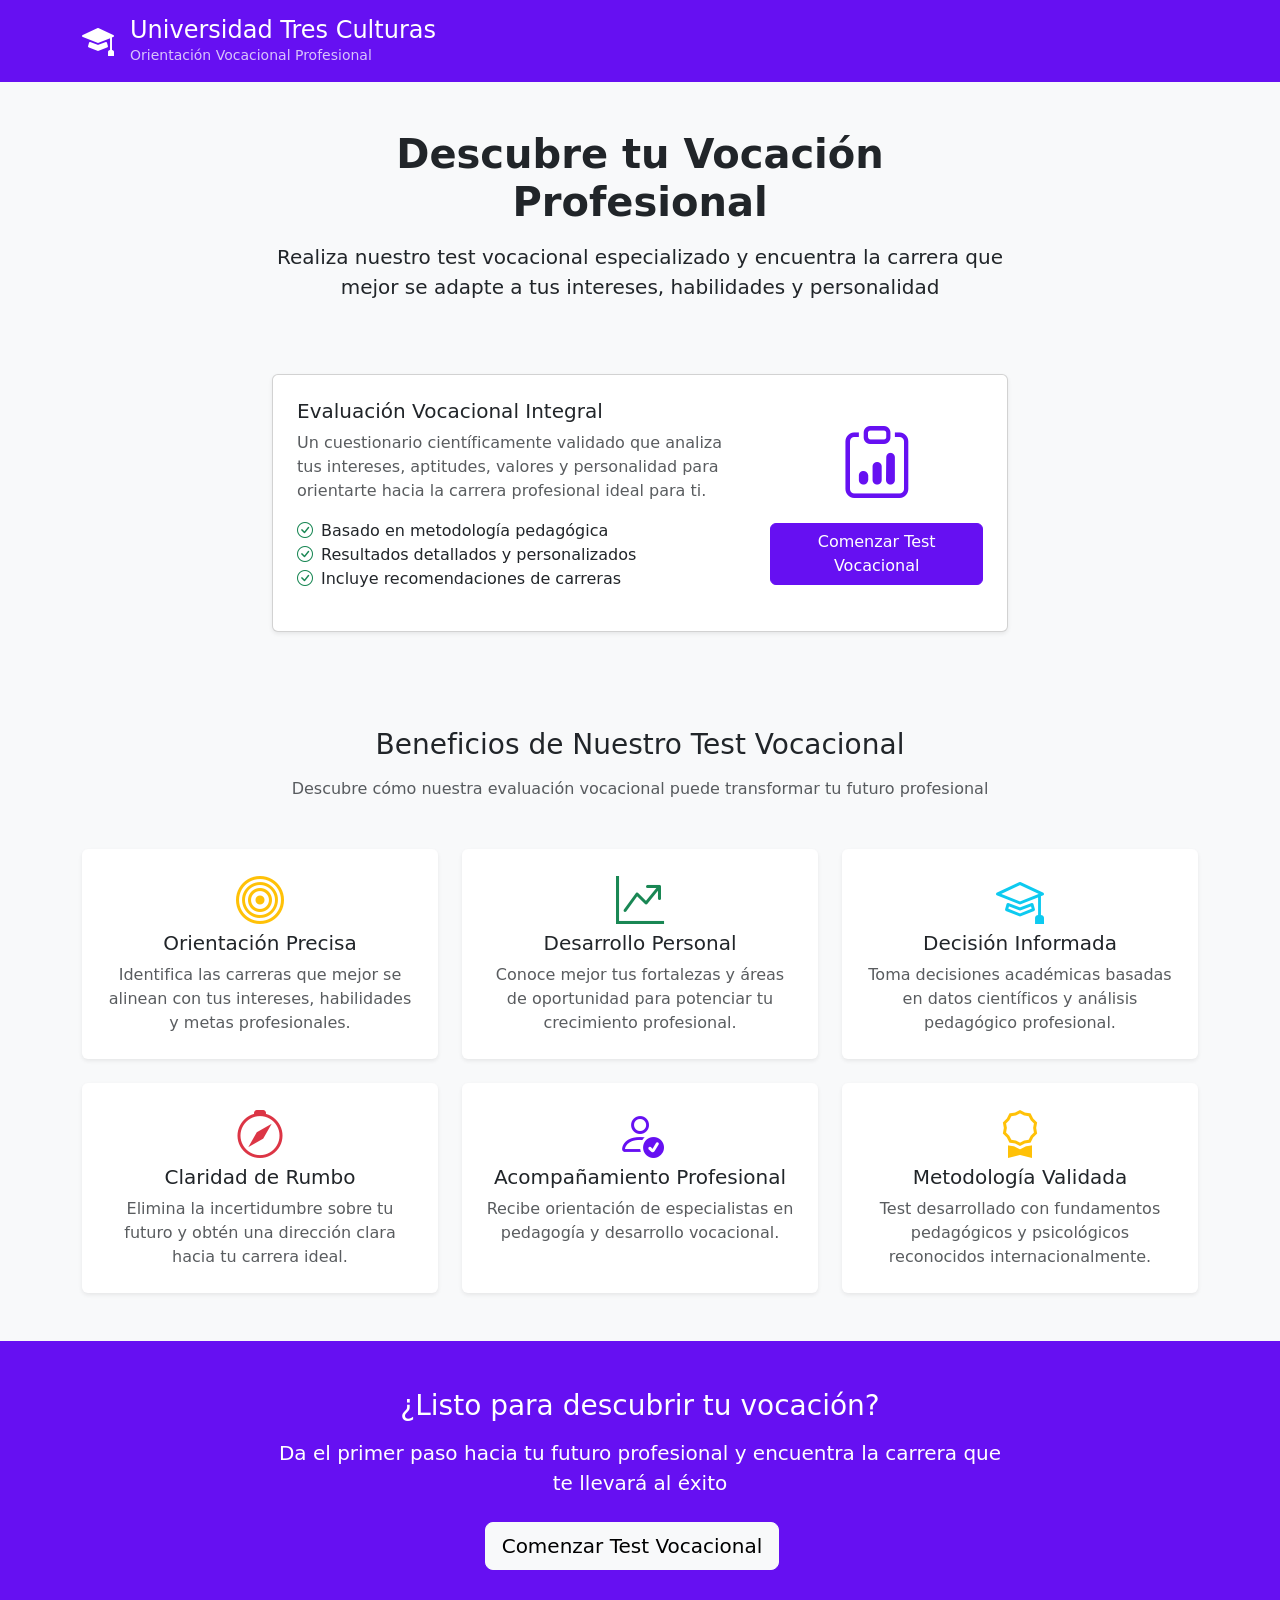
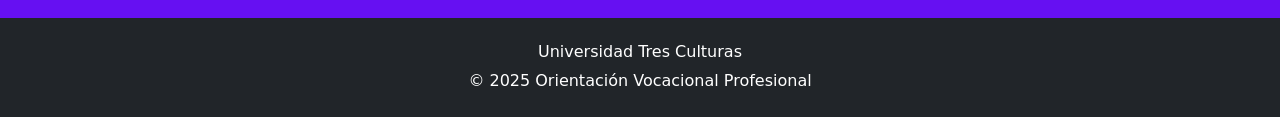
==== index.html @ 9b5e095f "Add initial implementation of the Vocational Test website with HTML, CSS, and JavaScript" ====
<!DOCTYPE html>
<html lang="es">
<head>
    <meta charset="UTF-8">
    <meta name="viewport" content="width=device-width, initial-scale=1.0">
    <title>Test Vocacional - Descubre tu Futuro Profesional</title>
    <!-- Bootstrap CSS -->
    <link href="https://cdn.jsdelivr.net/npm/bootstrap@5.3.0/dist/css/bootstrap.min.css" rel="stylesheet">
    <!-- Bootstrap Icons -->
    <link rel="stylesheet" href="https://cdn.jsdelivr.net/npm/bootstrap-icons@1.10.0/font/bootstrap-icons.css">
    <!-- Custom CSS -->
    <link rel="stylesheet" href="styles.css">
</head>
<body>
    <!-- Header con Logo -->
    <header class="bg-primary text-white py-3">
        <div class="container">
            <div class="row align-items-center">
                <div class="col-sm-8 col-md-6">
                    <div class="d-flex align-items-center">
                        <i class="bi bi-mortarboard-fill fs-2 fs-sm-1 me-2 me-sm-3"></i>
                        <div>
                            <h1 class="h4 h-sm-3 mb-0">Universidad Tres Culturas</h1>
                            <small class="opacity-75 d-none d-sm-block">Orientación Vocacional Profesional</small>
                        </div>
                    </div>
                </div>
            </div>
        </div>
    </header>

    <!-- Hero Section + Test -->
    <section class="bg-light py-4 py-sm-5">
        <div class="container">
            <!-- Hero Content -->
            <div class="text-center mb-5">
                <div class="row justify-content-center">
                    <div class="col-sm-11 col-lg-8">
                        <h2 class="display-6 display-sm-5 fw-bold mb-3">Descubre tu Vocación Profesional</h2>
                        <p class="lead mb-4">Realiza nuestro test vocacional especializado y encuentra la carrera que mejor se adapte a tus intereses, habilidades y personalidad</p>
                    </div>
                </div>
            </div>
            
            <!-- Test Card -->
            <div class="row justify-content-center">
                <div class="col-sm-11 col-lg-8">
                    <div class="card shadow-sm">
                        <div class="card-body p-3 p-sm-4">
                            <div class="row align-items-center">
                                <div class="col-sm-12 col-md-8 mb-3 mb-md-0">
                                    <h5 class="card-title">Evaluación Vocacional Integral</h5>
                                    <p class="card-text text-muted">
                                        Un cuestionario científicamente validado que analiza tus intereses, aptitudes, valores y 
                                        personalidad para orientarte hacia la carrera profesional ideal para ti.
                                    </p>
                                    <ul class="list-unstyled">
                                        <li><i class="bi bi-check-circle text-success me-2"></i>Basado en metodología pedagógica</li>
                                        <li><i class="bi bi-check-circle text-success me-2"></i>Resultados detallados y personalizados</li>
                                        <li><i class="bi bi-check-circle text-success me-2"></i>Incluye recomendaciones de carreras</li>
                                    </ul>
                                </div>
                                <div class="col-sm-12 col-md-4 text-center">
                                    <i class="bi bi-clipboard-data display-2 display-sm-1 text-primary mb-3"></i>
                                    <a href="test.html" class="btn btn-primary mt-3 w-100">Comenzar Test Vocacional</a>
                                </div>
                            </div>
                        </div>
                    </div>
                </div>
            </div>
        </div>
    </section>

    <!-- Sección de Beneficios -->
    <section class="bg-light py-4 py-sm-5">
        <div class="container">
            <div class="text-center mb-4 mb-sm-5">
                <h3 class="h3 h-sm-2 mb-3">Beneficios de Nuestro Test Vocacional</h3>
                <p class="text-muted">Descubre cómo nuestra evaluación vocacional puede transformar tu futuro profesional</p>
            </div>
            
            <div class="row g-3 g-sm-4">
                <!-- Beneficio 1 -->
                <div class="col-sm-6 col-lg-4">
                    <div class="card h-100 border-0 shadow-sm">
                        <div class="card-body text-center p-3 p-sm-4">
                            <i class="bi bi-bullseye display-5 display-sm-4 text-warning mb-3"></i>
                            <h5 class="card-title">Orientación Precisa</h5>
                            <p class="card-text text-muted">
                                Identifica las carreras que mejor se alinean con tus intereses, habilidades y metas profesionales.
                            </p>
                        </div>
                    </div>
                </div>
                
                <!-- Beneficio 2 -->
                <div class="col-sm-6 col-lg-4">
                    <div class="card h-100 border-0 shadow-sm">
                        <div class="card-body text-center p-3 p-sm-4">
                            <i class="bi bi-graph-up-arrow display-5 display-sm-4 text-success mb-3"></i>
                            <h5 class="card-title">Desarrollo Personal</h5>
                            <p class="card-text text-muted">
                                Conoce mejor tus fortalezas y áreas de oportunidad para potenciar tu crecimiento profesional.
                            </p>
                        </div>
                    </div>
                </div>
                
                <!-- Beneficio 3 -->
                <div class="col-sm-6 col-lg-4">
                    <div class="card h-100 border-0 shadow-sm">
                        <div class="card-body text-center p-3 p-sm-4">
                            <i class="bi bi-mortarboard display-5 display-sm-4 text-info mb-3"></i>
                            <h5 class="card-title">Decisión Informada</h5>
                            <p class="card-text text-muted">
                                Toma decisiones académicas basadas en datos científicos y análisis pedagógico profesional.
                            </p>
                        </div>
                    </div>
                </div>
                
                <!-- Beneficio 4 -->
                <div class="col-sm-6 col-lg-4">
                    <div class="card h-100 border-0 shadow-sm">
                        <div class="card-body text-center p-3 p-sm-4">
                            <i class="bi bi-compass display-5 display-sm-4 text-danger mb-3"></i>
                            <h5 class="card-title">Claridad de Rumbo</h5>
                            <p class="card-text text-muted">
                                Elimina la incertidumbre sobre tu futuro y obtén una dirección clara hacia tu carrera ideal.
                            </p>
                        </div>
                    </div>
                </div>
                
                <!-- Beneficio 5 -->
                <div class="col-sm-6 col-lg-4">
                    <div class="card h-100 border-0 shadow-sm">
                        <div class="card-body text-center p-3 p-sm-4">
                            <i class="bi bi-person-check display-5 display-sm-4 text-primary mb-3"></i>
                            <h5 class="card-title">Acompañamiento Profesional</h5>
                            <p class="card-text text-muted">
                                Recibe orientación de especialistas en pedagogía y desarrollo vocacional.
                            </p>
                        </div>
                    </div>
                </div>
                
                <!-- Beneficio 6 -->
                <div class="col-sm-6 col-lg-4">
                    <div class="card h-100 border-0 shadow-sm">
                        <div class="card-body text-center p-3 p-sm-4">
                            <i class="bi bi-award display-5 display-sm-4 text-warning mb-3"></i>
                            <h5 class="card-title">Metodología Validada</h5>
                            <p class="card-text text-muted">
                                Test desarrollado con fundamentos pedagógicos y psicológicos reconocidos internacionalmente.
                            </p>
                        </div>
                    </div>
                </div>
            </div>
        </div>
    </section>

    <!-- Call to Action -->
    <section class="bg-primary text-white py-4 py-sm-5">
        <div class="container text-center">
            <div class="row justify-content-center">
                <div class="col-sm-11 col-lg-8">
                    <h3 class="h3 h-sm-2 mb-3">¿Listo para descubrir tu vocación?</h3>
                    <p class="lead mb-4">Da el primer paso hacia tu futuro profesional y encuentra la carrera que te llevará al éxito</p>
                    <div class="d-grid d-sm-block">
                        <a href="test.html" class="btn btn-light btn-lg mb-2 mb-sm-0 me-sm-3">Comenzar Test Vocacional</a>
                        <!-- <button class="btn btn-outline-light btn-lg">Conocer Metodología</button> -->
                    </div>
                </div>
            </div>
        </div>
    </section>

    <!-- Footer -->
    <footer class="bg-dark text-white py-4">
        <div class="container">
            <div class="row align-items-center">
                <div class="col-12 text-center">
                    <h6>Universidad Tres Culturas</h6>
                    <p class="mb-0">© 2025 Orientación Vocacional Profesional</p>
                </div>
            </div>
        </div>
    </footer>

    <!-- Bootstrap JavaScript -->
    <script src="https://cdn.jsdelivr.net/npm/bootstrap@5.3.0/dist/js/bootstrap.bundle.min.js"></script>
</body>
</html>
---- styles.css ----
/* Custom CSS for Universidad Tres Culturas Website */

:root {
    --bs-primary: #6610f2;
    --bs-primary-rgb: 102, 16, 242;
}

.btn-primary {
    background-color: #6610f2;
    border-color: #6610f2;
}

.btn-primary:hover {
    background-color: #5a0ed6;
    border-color: #5409c4;
}

.btn-primary:focus, .btn-primary.focus {
    background-color: #5a0ed6;
    border-color: #5409c4;
    box-shadow: 0 0 0 0.2rem rgba(102, 16, 242, 0.5);
}

.btn-outline-primary {
    color: #6610f2;
    border-color: #6610f2;
}

.btn-outline-primary:hover {
    background-color: #6610f2;
    border-color: #6610f2;
    color: #fff;
}

.bg-primary {
    background-color: #6610f2 !important;
}

.text-primary {
    color: #6610f2 !important;
}

.border-primary {
    border-color: #6610f2 !important;
}

.progress-bar {
    background-color: #6610f2;
}

.badge.bg-primary {
    background-color: #6610f2 !important;
}

.alert-primary {
    color: #3f0a7a;
    background-color: #e7d6fd;
    border-color: #d3b8fb;
}
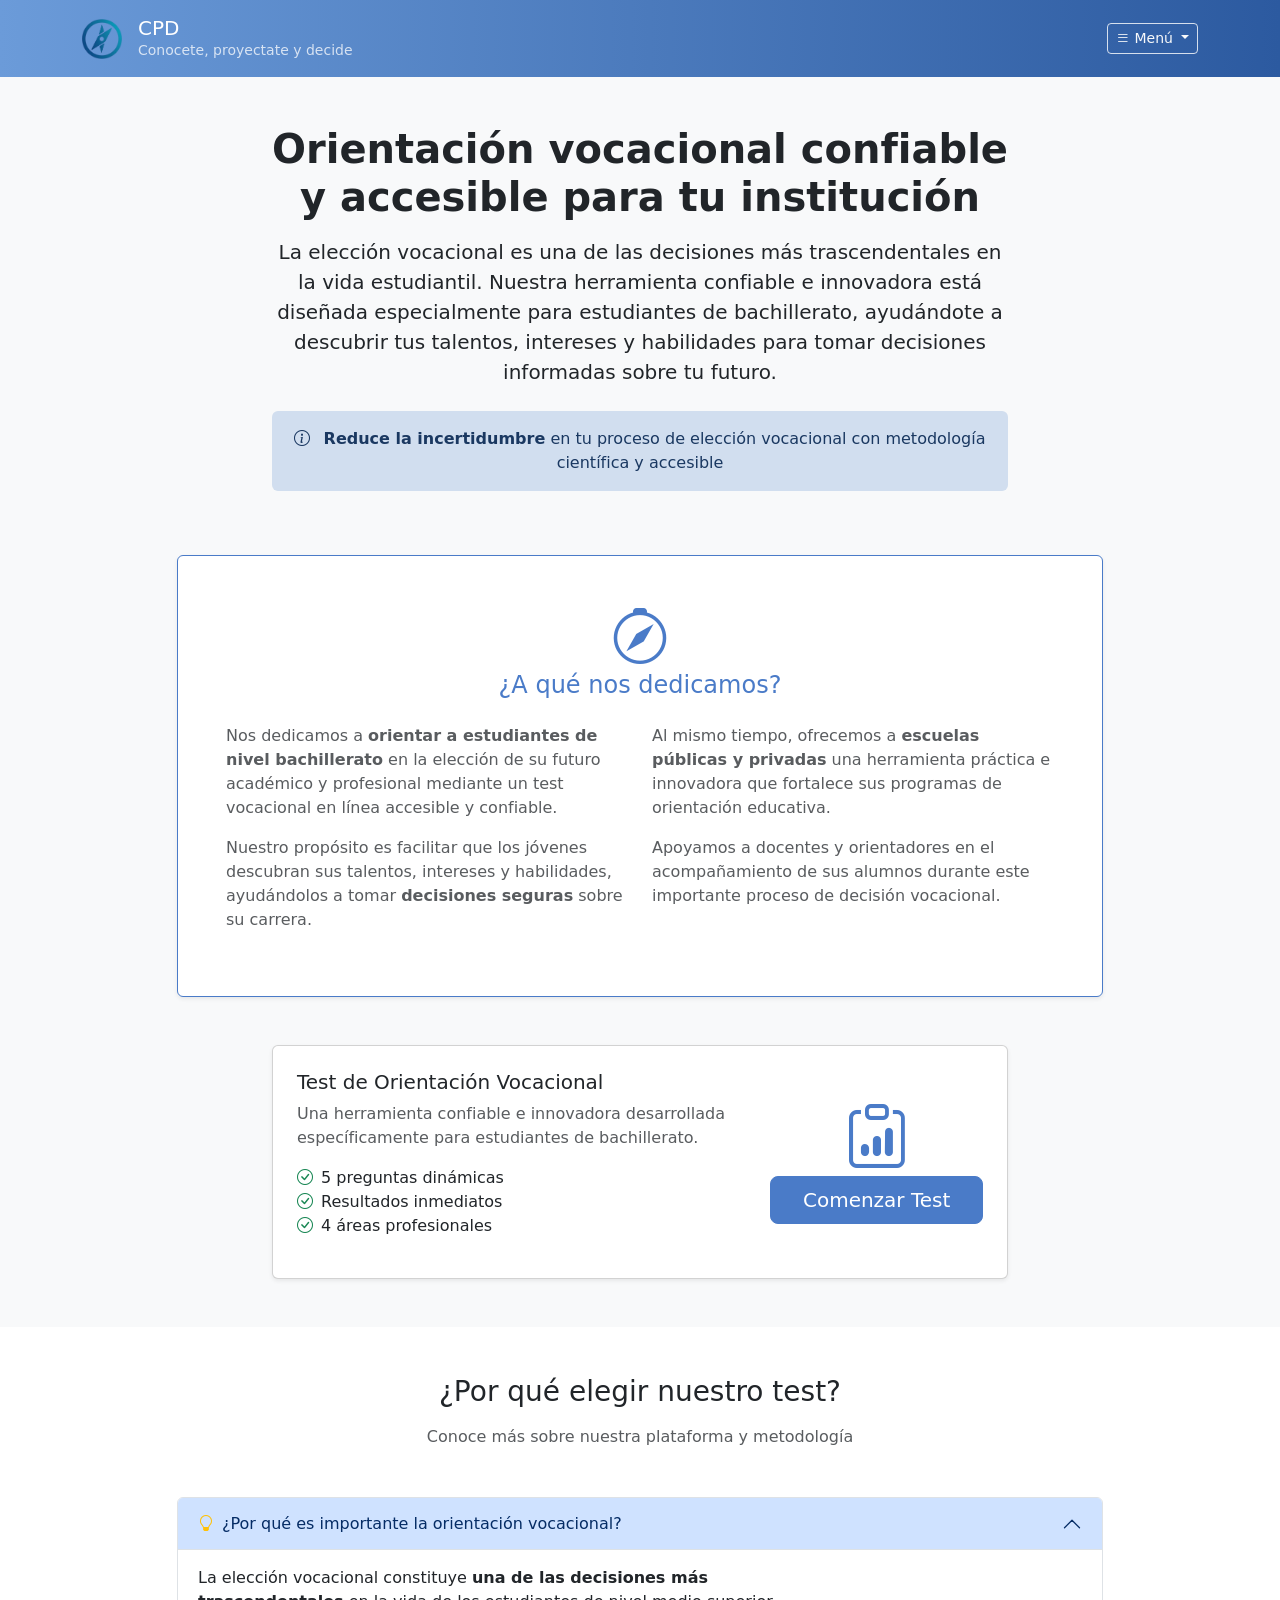
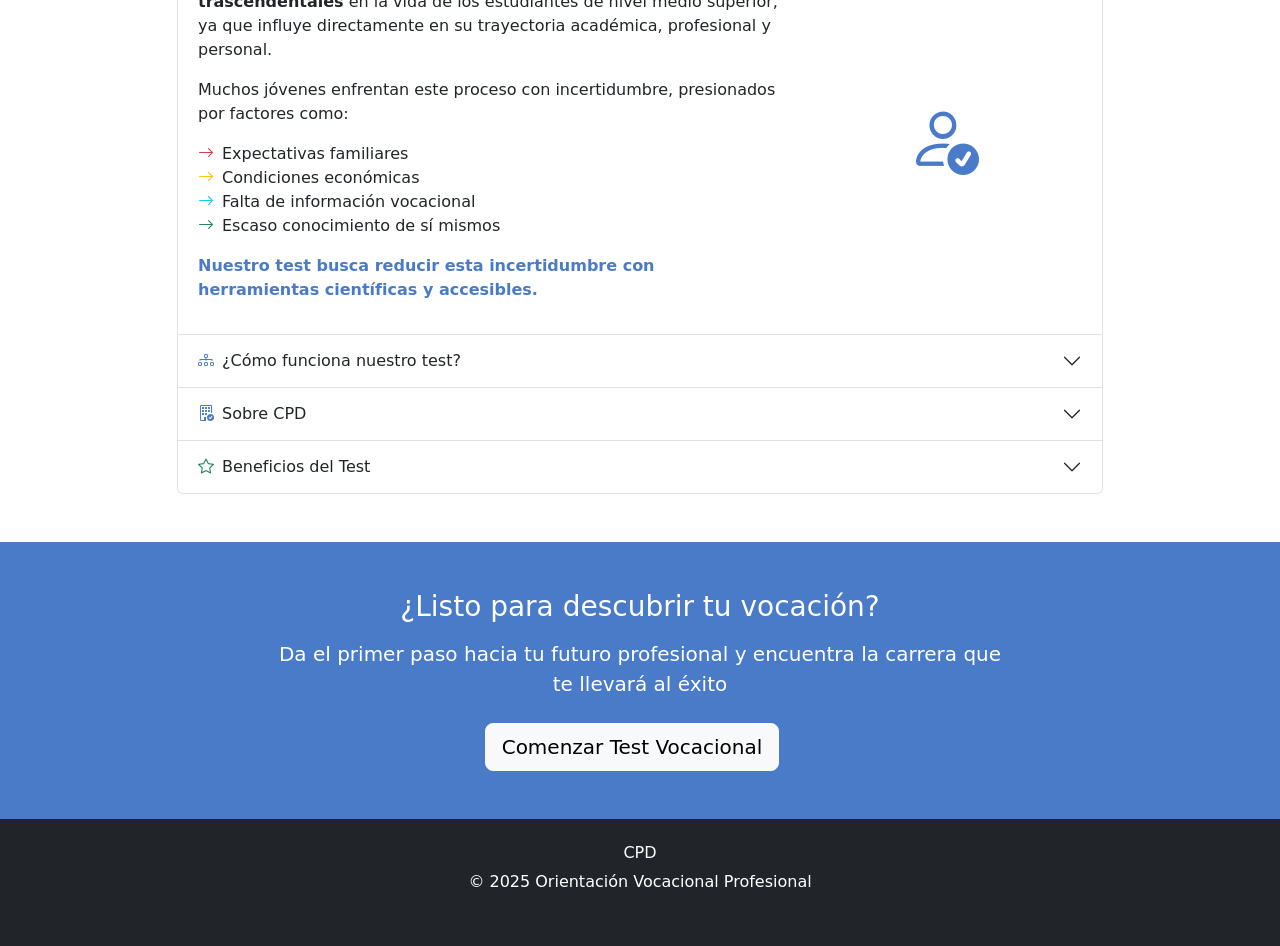
==== commit f7d140c9: "Refactor code structure for improved readability and maintainability" ====
--- a/index.html
+++ b/index.html
@@ -5,9 +5,9 @@
     <meta name="viewport" content="width=device-width, initial-scale=1.0">
     <title>Test Vocacional - Descubre tu Futuro Profesional</title>
     <!-- Bootstrap CSS -->
-    <link href="https://cdn.jsdelivr.net/npm/bootstrap@5.3.0/dist/css/bootstrap.min.css" rel="stylesheet">
+    <link href="https://cdn.jsdelivr.net/npm/bootstrap@5.3.2/dist/css/bootstrap.min.css" rel="stylesheet" integrity="sha384-T3c6CoIi6uLrA9TneNEoa7RxnatzjcDSCmG1MXxSR1GAsXEV/Dwwykc2MPK8M2HN" crossorigin="anonymous">
     <!-- Bootstrap Icons -->
-    <link rel="stylesheet" href="https://cdn.jsdelivr.net/npm/bootstrap-icons@1.10.0/font/bootstrap-icons.css">
+    <link rel="stylesheet" href="https://cdn.jsdelivr.net/npm/bootstrap-icons@1.11.1/font/bootstrap-icons.css">
     <!-- Custom CSS -->
     <link rel="stylesheet" href="styles.css">
 </head>
@@ -16,13 +16,27 @@
     <header class="bg-primary text-white py-3">
         <div class="container">
             <div class="row align-items-center">
-                <div class="col-sm-8 col-md-6">
+                <div class="col-8 col-sm-8 col-md-6">
                     <div class="d-flex align-items-center">
-                        <i class="bi bi-mortarboard-fill fs-2 fs-sm-1 me-2 me-sm-3"></i>
+                        <img src="logo.png" alt="CPD Logo" class="me-2 me-sm-3" style="height: 40px; width: auto;">
                         <div>
-                            <h1 class="h4 h-sm-3 mb-0">Universidad Tres Culturas</h1>
-                            <small class="opacity-75 d-none d-sm-block">Orientación Vocacional Profesional</small>
-                        </div>
+                            <h1 class="h5 h-sm-4 h-md-3 mb-0">CPD</h1>
+                            <small class="opacity-75 d-none d-sm-block">Conocete, proyectate y decide</small>
+                        </div>
+                    </div>
+                </div>
+                <div class="col-4 col-sm-4 col-md-6 text-end">
+                    <div class="dropdown">
+                        <button class="btn btn-outline-light btn-sm dropdown-toggle" type="button" id="navDropdown" data-bs-toggle="dropdown" aria-expanded="false">
+                            <i class="bi bi-list"></i> <span class="d-none d-sm-inline">Menú</span>
+                        </button>
+                        <ul class="dropdown-menu" aria-labelledby="navDropdown">
+                            <li><a class="dropdown-item" href="#inicio">Inicio</a></li>
+                            <li><a class="dropdown-item" href="acerca.html">Acerca de Nosotros</a></li>
+                            <li><a class="dropdown-item" href="beneficios.html">Beneficios</a></li>
+                            <li><hr class="dropdown-divider"></li>
+                            <li><a class="dropdown-item" href="test.html"><i class="bi bi-clipboard-data me-2"></i>Tomar Test</a></li>
+                        </ul>
                     </div>
                 </div>
             </div>
@@ -30,39 +44,78 @@
     </header>
 
     <!-- Hero Section + Test -->
-    <section class="bg-light py-4 py-sm-5">
+    <section id="inicio" class="bg-light py-4 py-sm-5">
         <div class="container">
             <!-- Hero Content -->
-            <div class="text-center mb-5">
+            <div class="text-center mb-4 mb-sm-5">
                 <div class="row justify-content-center">
-                    <div class="col-sm-11 col-lg-8">
-                        <h2 class="display-6 display-sm-5 fw-bold mb-3">Descubre tu Vocación Profesional</h2>
-                        <p class="lead mb-4">Realiza nuestro test vocacional especializado y encuentra la carrera que mejor se adapte a tus intereses, habilidades y personalidad</p>
+                    <div class="col-11 col-sm-11 col-lg-8">
+                        <h2 class="display-6 display-sm-5 fw-bold mb-3">Orientación vocacional confiable y accesible para tu institución</h2>
+                        <p class="lead mb-4">
+                            La elección vocacional es una de las <strong>decisiones más trascendentales</strong> en la vida estudiantil. 
+                            Nuestra herramienta confiable e innovadora está diseñada especialmente para estudiantes de bachillerato, 
+                            ayudándote a descubrir tus talentos, intereses y habilidades para tomar decisiones informadas sobre tu futuro.
+                        </p>
+                        <div class="alert alert-primary border-0" role="alert">
+                            <i class="bi bi-info-circle me-2"></i>
+                            <strong>Reduce la incertidumbre</strong> en tu proceso de elección vocacional con metodología científica y accesible
+                        </div>
+                    </div>
+                </div>
+            </div>
+            
+            <!-- A qué nos dedicamos -->
+            <div class="row justify-content-center mb-4 mb-sm-5">
+                <div class="col-11 col-sm-10 col-lg-10">
+                    <div class="card border-primary shadow-sm">
+                        <div class="card-body p-3 p-sm-4 p-md-5">
+                            <div class="text-center mb-3 mb-sm-4">
+                                <i class="bi bi-compass display-4 display-sm-3 text-primary mb-3"></i>
+                                <h4 class="card-title text-primary">¿A qué nos dedicamos?</h4>
+                            </div>
+                            <div class="row">
+                                <div class="col-12 col-md-6 mb-3 mb-md-0">
+                                    <p class="text-muted">
+                                        Nos dedicamos a <strong>orientar a estudiantes de nivel bachillerato</strong> en la elección de su futuro académico y profesional mediante un test vocacional en línea accesible y confiable.
+                                    </p>
+                                    <p class="text-muted">
+                                        Nuestro propósito es facilitar que los jóvenes descubran sus talentos, intereses y habilidades, ayudándolos a tomar <strong>decisiones seguras</strong> sobre su carrera.
+                                    </p>
+                                </div>
+                                <div class="col-12 col-md-6">
+                                    <p class="text-muted">
+                                        Al mismo tiempo, ofrecemos a <strong>escuelas públicas y privadas</strong> una herramienta práctica e innovadora que fortalece sus programas de orientación educativa.
+                                    </p>
+                                    <p class="text-muted">
+                                        Apoyamos a docentes y orientadores en el acompañamiento de sus alumnos durante este importante proceso de decisión vocacional.
+                                    </p>
+                                </div>
+                            </div>
+                        </div>
                     </div>
                 </div>
             </div>
             
             <!-- Test Card -->
             <div class="row justify-content-center">
-                <div class="col-sm-11 col-lg-8">
+                <div class="col-11 col-sm-11 col-lg-8">
                     <div class="card shadow-sm">
                         <div class="card-body p-3 p-sm-4">
                             <div class="row align-items-center">
-                                <div class="col-sm-12 col-md-8 mb-3 mb-md-0">
-                                    <h5 class="card-title">Evaluación Vocacional Integral</h5>
+                                <div class="col-12 col-md-8 mb-3 mb-md-0">
+                                    <h5 class="card-title">Test de Orientación Vocacional</h5>
                                     <p class="card-text text-muted">
-                                        Un cuestionario científicamente validado que analiza tus intereses, aptitudes, valores y 
-                                        personalidad para orientarte hacia la carrera profesional ideal para ti.
+                                        Una herramienta confiable e innovadora desarrollada específicamente para estudiantes de bachillerato. 
                                     </p>
                                     <ul class="list-unstyled">
-                                        <li><i class="bi bi-check-circle text-success me-2"></i>Basado en metodología pedagógica</li>
-                                        <li><i class="bi bi-check-circle text-success me-2"></i>Resultados detallados y personalizados</li>
-                                        <li><i class="bi bi-check-circle text-success me-2"></i>Incluye recomendaciones de carreras</li>
+                                        <li><i class="bi bi-check-circle text-success me-2"></i>5 preguntas dinámicas</li>
+                                        <li><i class="bi bi-check-circle text-success me-2"></i>Resultados inmediatos</li>
+                                        <li><i class="bi bi-check-circle text-success me-2"></i>4 áreas profesionales</li>
                                     </ul>
                                 </div>
-                                <div class="col-sm-12 col-md-4 text-center">
-                                    <i class="bi bi-clipboard-data display-2 display-sm-1 text-primary mb-3"></i>
-                                    <a href="test.html" class="btn btn-primary mt-3 w-100">Comenzar Test Vocacional</a>
+                                <div class="col-12 col-md-4 text-center">
+                                    <i class="bi bi-clipboard-data display-3 display-sm-2 display-md-1 text-primary mb-3"></i>
+                                    <a href="test.html" class="btn btn-primary btn-lg w-100">Comenzar Test</a>
                                 </div>
                             </div>
                         </div>
@@ -72,89 +125,139 @@
         </div>
     </section>
 
-    <!-- Sección de Beneficios -->
-    <section class="bg-light py-4 py-sm-5">
+    <!-- Información en Acordeón -->
+    <section class="py-4 py-sm-5">
         <div class="container">
             <div class="text-center mb-4 mb-sm-5">
-                <h3 class="h3 h-sm-2 mb-3">Beneficios de Nuestro Test Vocacional</h3>
-                <p class="text-muted">Descubre cómo nuestra evaluación vocacional puede transformar tu futuro profesional</p>
+                <h3 class="h3 h-sm-2 mb-3">¿Por qué elegir nuestro test?</h3>
+                <p class="text-muted">Conoce más sobre nuestra plataforma y metodología</p>
             </div>
             
-            <div class="row g-3 g-sm-4">
-                <!-- Beneficio 1 -->
-                <div class="col-sm-6 col-lg-4">
-                    <div class="card h-100 border-0 shadow-sm">
-                        <div class="card-body text-center p-3 p-sm-4">
-                            <i class="bi bi-bullseye display-5 display-sm-4 text-warning mb-3"></i>
-                            <h5 class="card-title">Orientación Precisa</h5>
-                            <p class="card-text text-muted">
-                                Identifica las carreras que mejor se alinean con tus intereses, habilidades y metas profesionales.
-                            </p>
-                        </div>
-                    </div>
-                </div>
-                
-                <!-- Beneficio 2 -->
-                <div class="col-sm-6 col-lg-4">
-                    <div class="card h-100 border-0 shadow-sm">
-                        <div class="card-body text-center p-3 p-sm-4">
-                            <i class="bi bi-graph-up-arrow display-5 display-sm-4 text-success mb-3"></i>
-                            <h5 class="card-title">Desarrollo Personal</h5>
-                            <p class="card-text text-muted">
-                                Conoce mejor tus fortalezas y áreas de oportunidad para potenciar tu crecimiento profesional.
-                            </p>
-                        </div>
-                    </div>
-                </div>
-                
-                <!-- Beneficio 3 -->
-                <div class="col-sm-6 col-lg-4">
-                    <div class="card h-100 border-0 shadow-sm">
-                        <div class="card-body text-center p-3 p-sm-4">
-                            <i class="bi bi-mortarboard display-5 display-sm-4 text-info mb-3"></i>
-                            <h5 class="card-title">Decisión Informada</h5>
-                            <p class="card-text text-muted">
-                                Toma decisiones académicas basadas en datos científicos y análisis pedagógico profesional.
-                            </p>
-                        </div>
-                    </div>
-                </div>
-                
-                <!-- Beneficio 4 -->
-                <div class="col-sm-6 col-lg-4">
-                    <div class="card h-100 border-0 shadow-sm">
-                        <div class="card-body text-center p-3 p-sm-4">
-                            <i class="bi bi-compass display-5 display-sm-4 text-danger mb-3"></i>
-                            <h5 class="card-title">Claridad de Rumbo</h5>
-                            <p class="card-text text-muted">
-                                Elimina la incertidumbre sobre tu futuro y obtén una dirección clara hacia tu carrera ideal.
-                            </p>
-                        </div>
-                    </div>
-                </div>
-                
-                <!-- Beneficio 5 -->
-                <div class="col-sm-6 col-lg-4">
-                    <div class="card h-100 border-0 shadow-sm">
-                        <div class="card-body text-center p-3 p-sm-4">
-                            <i class="bi bi-person-check display-5 display-sm-4 text-primary mb-3"></i>
-                            <h5 class="card-title">Acompañamiento Profesional</h5>
-                            <p class="card-text text-muted">
-                                Recibe orientación de especialistas en pedagogía y desarrollo vocacional.
-                            </p>
-                        </div>
-                    </div>
-                </div>
-                
-                <!-- Beneficio 6 -->
-                <div class="col-sm-6 col-lg-4">
-                    <div class="card h-100 border-0 shadow-sm">
-                        <div class="card-body text-center p-3 p-sm-4">
-                            <i class="bi bi-award display-5 display-sm-4 text-warning mb-3"></i>
-                            <h5 class="card-title">Metodología Validada</h5>
-                            <p class="card-text text-muted">
-                                Test desarrollado con fundamentos pedagógicos y psicológicos reconocidos internacionalmente.
-                            </p>
+            <div class="row justify-content-center">
+                <div class="col-lg-10">
+                    <div class="accordion" id="infoAccordion">
+                        <div class="accordion-item">
+                            <h2 class="accordion-header" id="headingOne">
+                                <button class="accordion-button" type="button" data-bs-toggle="collapse" data-bs-target="#collapseOne" aria-expanded="true" aria-controls="collapseOne">
+                                    <i class="bi bi-lightbulb me-2 text-warning"></i>
+                                    ¿Por qué es importante la orientación vocacional?
+                                </button>
+                            </h2>
+                            <div id="collapseOne" class="accordion-collapse collapse show" aria-labelledby="headingOne" data-bs-parent="#infoAccordion">
+                                <div class="accordion-body">
+                                    <div class="row align-items-center">
+                                        <div class="col-md-8">
+                                            <p>La elección vocacional constituye <strong>una de las decisiones más trascendentales</strong> en la vida de los estudiantes de nivel medio superior, ya que influye directamente en su trayectoria académica, profesional y personal.</p>
+                                            <p class="mb-3">Muchos jóvenes enfrentan este proceso con incertidumbre, presionados por factores como:</p>
+                                            <ul class="list-unstyled">
+                                                <li><i class="bi bi-arrow-right text-danger me-2"></i>Expectativas familiares</li>
+                                                <li><i class="bi bi-arrow-right text-warning me-2"></i>Condiciones económicas</li>
+                                                <li><i class="bi bi-arrow-right text-info me-2"></i>Falta de información vocacional</li>
+                                                <li><i class="bi bi-arrow-right text-success me-2"></i>Escaso conocimiento de sí mismos</li>
+                                            </ul>
+                                            <p class="text-primary"><strong>Nuestro test busca reducir esta incertidumbre con herramientas científicas y accesibles.</strong></p>
+                                        </div>
+                                        <div class="col-md-4 text-center">
+                                            <i class="bi bi-person-check display-2 text-primary"></i>
+                                        </div>
+                                    </div>
+                                </div>
+                            </div>
+                        </div>
+                        
+                        <div class="accordion-item">
+                            <h2 class="accordion-header" id="headingMethodology">
+                                <button class="accordion-button collapsed" type="button" data-bs-toggle="collapse" data-bs-target="#collapseMethodology" aria-expanded="false" aria-controls="collapseMethodology">
+                                    <i class="bi bi-diagram-3 me-2 text-primary"></i>
+                                    ¿Cómo funciona nuestro test?
+                                </button>
+                            </h2>
+                            <div id="collapseMethodology" class="accordion-collapse collapse" aria-labelledby="headingMethodology" data-bs-parent="#infoAccordion">
+                                <div class="accordion-body">
+                                    <div class="row align-items-center">
+                                        <div class="col-md-8">
+                                            <p>Nuestro test evalúa 4 áreas profesionales principales a través de 5 preguntas cuidadosamente diseñadas:</p>
+                                            <ul class="list-unstyled">
+                                                <li><i class="bi bi-arrow-right text-primary me-2"></i><strong>Ciencias y Tecnología:</strong> Matemáticas, ingeniería, investigación</li>
+                                                <li><i class="bi bi-arrow-right text-success me-2"></i><strong>Artes y Humanidades:</strong> Literatura, arte, filosofía</li>
+                                                <li><i class="bi bi-arrow-right text-info me-2"></i><strong>Ciencias Sociales:</strong> Psicología, sociología, educación</li>
+                                                <li><i class="bi bi-arrow-right text-warning me-2"></i><strong>Negocios:</strong> Administración, economía, marketing</li>
+                                            </ul>
+                                        </div>
+                                        <div class="col-md-4 text-center">
+                                            <i class="bi bi-diagram-3 display-2 text-primary"></i>
+                                        </div>
+                                    </div>
+                                </div>
+                            </div>
+                        </div>
+                        
+                        <div class="accordion-item">
+                            <h2 class="accordion-header" id="headingTwo">
+                                <button class="accordion-button collapsed" type="button" data-bs-toggle="collapse" data-bs-target="#collapseTwo" aria-expanded="false" aria-controls="collapseTwo">
+                                    <i class="bi bi-building-check me-2 text-primary"></i>
+                                    Sobre CPD
+                                </button>
+                            </h2>
+                            <div id="collapseTwo" class="accordion-collapse collapse" aria-labelledby="headingTwo" data-bs-parent="#infoAccordion">
+                                <div class="accordion-body">
+                                    <p class="text-muted mb-3">Somos una institución comprometida con la orientación vocacional de calidad.</p>
+                                    <div class="row g-3">
+                                        <div class="col-md-4 text-center">
+                                            <i class="bi bi-bullseye display-4 text-primary mb-2"></i>
+                                            <h6>Misión</h6>
+                                            <small class="text-muted">Brindar herramientas confiables de orientación vocacional</small>
+                                        </div>
+                                        <div class="col-md-4 text-center">
+                                            <i class="bi bi-eye display-4 text-success mb-2"></i>
+                                            <h6>Visión</h6>
+                                            <small class="text-muted">Ser líderes en orientación vocacional digital</small>
+                                        </div>
+                                        <div class="col-md-4 text-center">
+                                            <i class="bi bi-trophy display-4 text-warning mb-2"></i>
+                                            <h6>Objetivo</h6>
+                                            <small class="text-muted">Plataforma accesible e innovadora</small>
+                                        </div>
+                                    </div>
+                                    <div class="text-center mt-3">
+                                        <a href="acerca.html" class="btn btn-outline-primary">Conocer más</a>
+                                    </div>
+                                </div>
+                            </div>
+                        </div>
+                        
+                        <div class="accordion-item">
+                            <h2 class="accordion-header" id="headingThree">
+                                <button class="accordion-button collapsed" type="button" data-bs-toggle="collapse" data-bs-target="#collapseThree" aria-expanded="false" aria-controls="collapseThree">
+                                    <i class="bi bi-star me-2 text-success"></i>
+                                    Beneficios del Test
+                                </button>
+                            </h2>
+                            <div id="collapseThree" class="accordion-collapse collapse" aria-labelledby="headingThree" data-bs-parent="#infoAccordion">
+                                <div class="accordion-body">
+                                    <div class="row">
+                                        <div class="col-md-6">
+                                            <h6 class="text-primary"><i class="bi bi-people me-2"></i>Para Estudiantes</h6>
+                                            <ul class="list-unstyled">
+                                                <li><i class="bi bi-check-circle text-success me-2"></i>Autoconocimiento profundo</li>
+                                                <li><i class="bi bi-check-circle text-success me-2"></i>Decisiones más seguras</li>
+                                                <li><i class="bi bi-check-circle text-success me-2"></i>Resultados inmediatos</li>
+                                            </ul>
+                                        </div>
+                                        <div class="col-md-6">
+                                            <h6 class="text-success"><i class="bi bi-building me-2"></i>Para Escuelas</h6>
+                                            <ul class="list-unstyled">
+                                                <li><i class="bi bi-check-circle text-primary me-2"></i>Herramienta de apoyo</li>
+                                                <li><i class="bi bi-check-circle text-primary me-2"></i>Implementación sencilla</li>
+                                                <li><i class="bi bi-check-circle text-primary me-2"></i>Refuerzo educativo</li>
+                                            </ul>
+                                        </div>
+                                    </div>
+                                    <div class="text-center mt-3">
+                                        <a href="beneficios.html" class="btn btn-outline-success">Ver todos los beneficios</a>
+                                    </div>
+                                </div>
+                            </div>
                         </div>
                     </div>
                 </div>
@@ -183,14 +286,15 @@
         <div class="container">
             <div class="row align-items-center">
                 <div class="col-12 text-center">
-                    <h6>Universidad Tres Culturas</h6>
-                    <p class="mb-0">© 2025 Orientación Vocacional Profesional</p>
+                    <h6>CPD</h6>
+                    <p class="mb-1">© 2025 Orientación Vocacional Profesional</p>
+                    <small class="text-muted">Basado en metodología científica para la orientación educativa</small>
                 </div>
             </div>
         </div>
     </footer>
 
     <!-- Bootstrap JavaScript -->
-    <script src="https://cdn.jsdelivr.net/npm/bootstrap@5.3.0/dist/js/bootstrap.bundle.min.js"></script>
+    <script src="https://cdn.jsdelivr.net/npm/bootstrap@5.3.2/dist/js/bootstrap.bundle.min.js" integrity="sha384-C6RzsynM9kWDrMNeT87bh95OGNyZPhcTNXj1NW7RuBCsyN/o0jlpcV8Qyq46cDfL" crossorigin="anonymous"></script>
 </body>
 </html>
--- a/styles.css
+++ b/styles.css
@@ -1,59 +1,76 @@
-/* Custom CSS for Universidad Tres Culturas Website */
+/* Custom CSS para CPD Website */
 
 :root {
-    --bs-primary: #6610f2;
-    --bs-primary-rgb: 102, 16, 242;
+    --bs-primary: #4a7bc8;
+    --bs-primary-rgb: 74, 123, 200;
+    --primary-light: #6b9bd9;
+    --primary-dark: #2c5aa0;
 }
 
 .btn-primary {
-    background-color: #6610f2;
-    border-color: #6610f2;
+    background-color: #4a7bc8;
+    border-color: #4a7bc8;
 }
 
 .btn-primary:hover {
-    background-color: #5a0ed6;
-    border-color: #5409c4;
+    background-color: #2c5aa0;
+    border-color: #1e3f73;
 }
 
 .btn-primary:focus, .btn-primary.focus {
-    background-color: #5a0ed6;
-    border-color: #5409c4;
-    box-shadow: 0 0 0 0.2rem rgba(102, 16, 242, 0.5);
+    background-color: #2c5aa0;
+    border-color: #1a3861;
+    box-shadow: 0 0 0 0.2rem rgba(74, 123, 200, 0.5);
 }
 
 .btn-outline-primary {
-    color: #6610f2;
-    border-color: #6610f2;
+    color: #4a7bc8;
+    border-color: #4a7bc8;
 }
 
 .btn-outline-primary:hover {
-    background-color: #6610f2;
-    border-color: #6610f2;
+    background-color: #4a7bc8;
+    border-color: #4a7bc8;
     color: #fff;
 }
 
 .bg-primary {
-    background-color: #6610f2 !important;
+    background-color: #4a7bc8 !important;
 }
 
 .text-primary {
-    color: #6610f2 !important;
+    color: #4a7bc8 !important;
 }
 
 .border-primary {
-    border-color: #6610f2 !important;
+    border-color: #4a7bc8 !important;
 }
 
 .progress-bar {
-    background-color: #6610f2;
+    background-color: #4a7bc8;
 }
 
 .badge.bg-primary {
-    background-color: #6610f2 !important;
+    background-color: #4a7bc8 !important;
 }
 
 .alert-primary {
-    color: #3f0a7a;
-    background-color: #e7d6fd;
-    border-color: #d3b8fb;
+    color: #1a3861;
+    background-color: #d1deef;
+    border-color: #b3cde6;
 }
+
+/* Header Gradient Styles */
+header.bg-primary {
+    background: linear-gradient(to right, var(--primary-light), var(--primary-dark)) !important;
+}
+
+/* Ensure buttons in header maintain proper contrast */
+header .btn-outline-light {
+    border-color: rgba(255, 255, 255, 0.8);
+}
+
+header .btn-outline-light:hover {
+    background-color: rgba(255, 255, 255, 0.2);
+    border-color: #fff;
+}
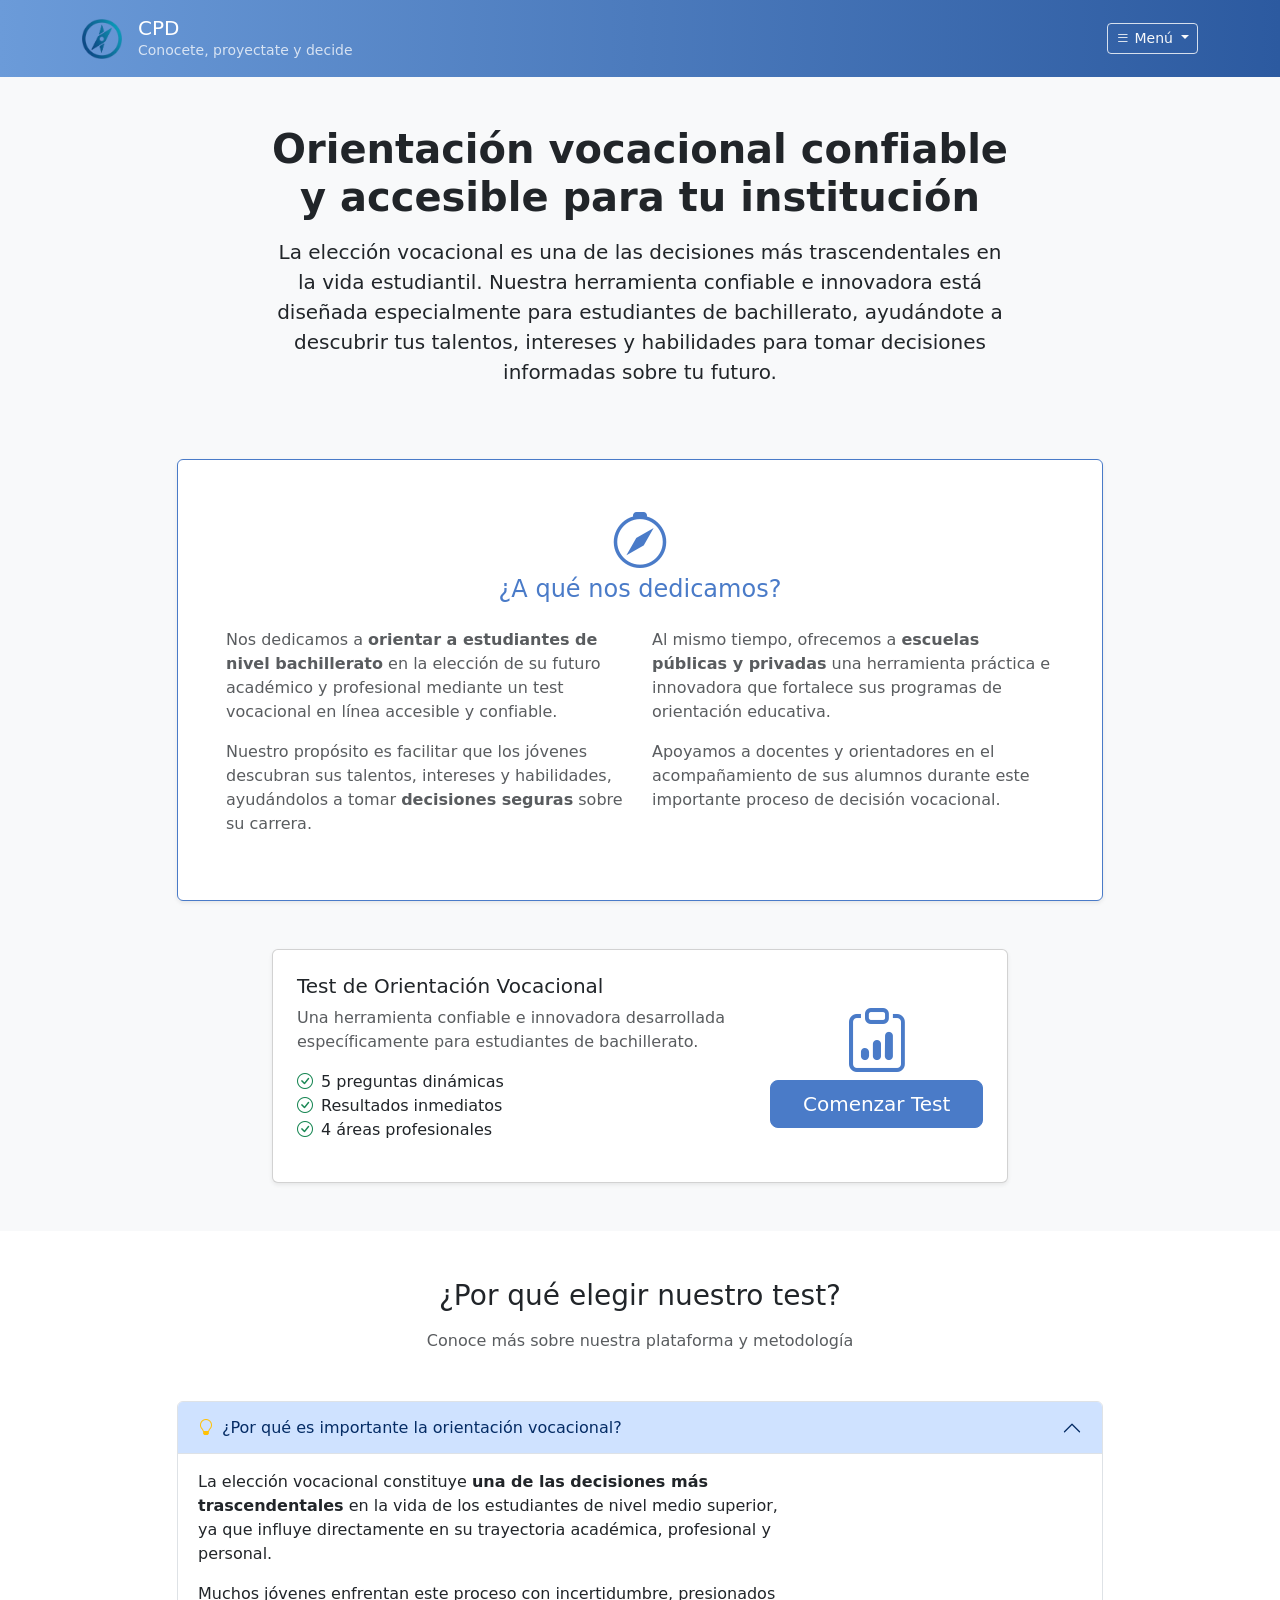
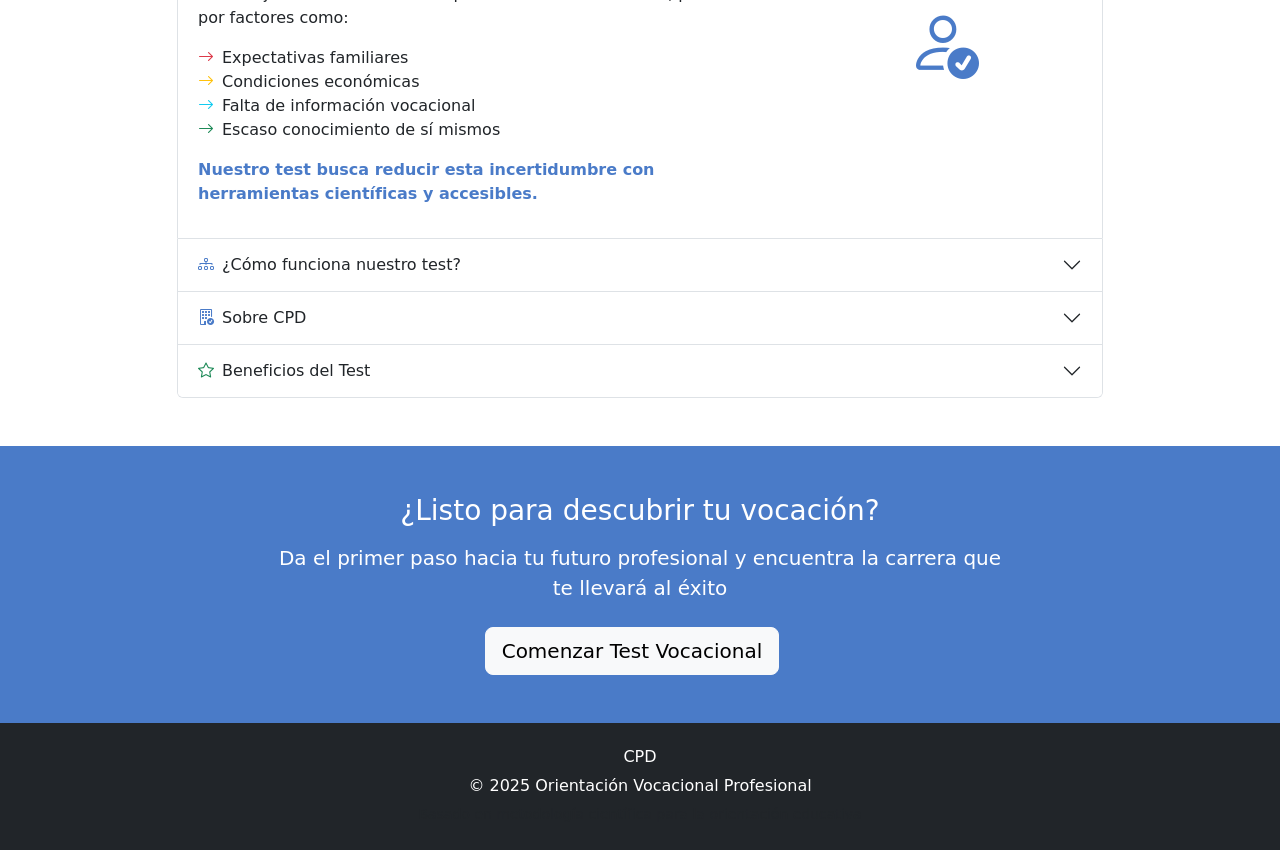
==== commit 54a00d60: "Remove informational alert from the vocational test description" ====
--- a/index.html
+++ b/index.html
@@ -56,10 +56,6 @@
                             Nuestra herramienta confiable e innovadora está diseñada especialmente para estudiantes de bachillerato, 
                             ayudándote a descubrir tus talentos, intereses y habilidades para tomar decisiones informadas sobre tu futuro.
                         </p>
-                        <div class="alert alert-primary border-0" role="alert">
-                            <i class="bi bi-info-circle me-2"></i>
-                            <strong>Reduce la incertidumbre</strong> en tu proceso de elección vocacional con metodología científica y accesible
-                        </div>
                     </div>
                 </div>
             </div>
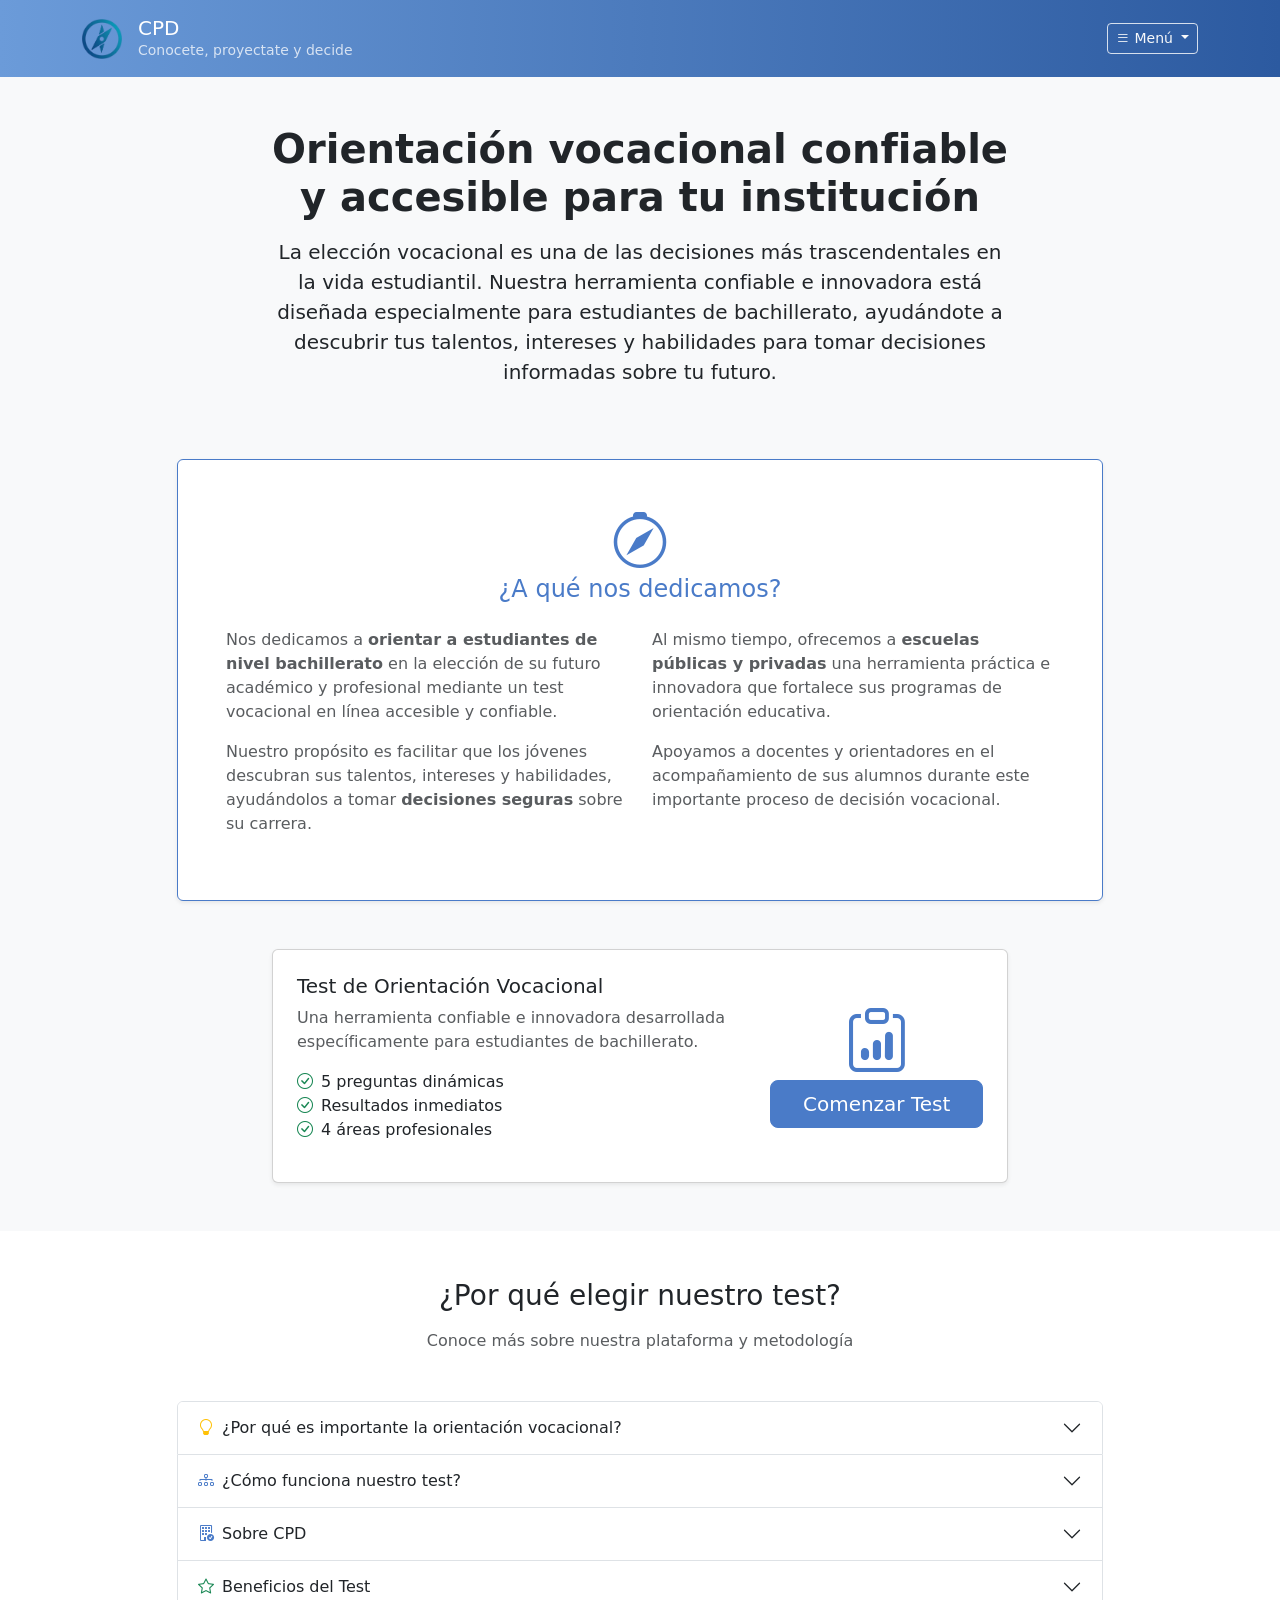
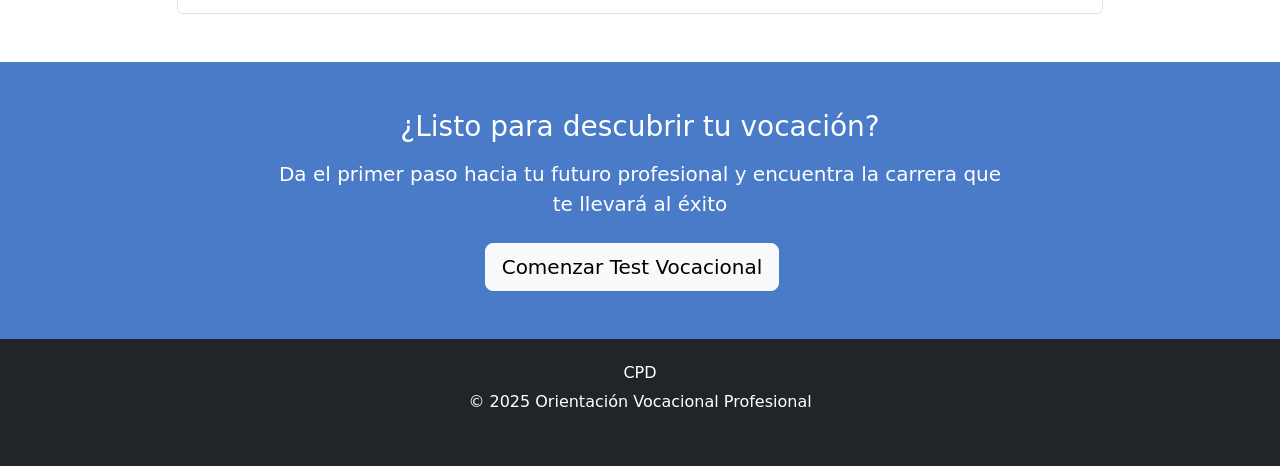
==== commit c6dfb184: "Fix accordion button state and collapse behavior in informational section" ====
--- a/index.html
+++ b/index.html
@@ -134,12 +134,12 @@
                     <div class="accordion" id="infoAccordion">
                         <div class="accordion-item">
                             <h2 class="accordion-header" id="headingOne">
-                                <button class="accordion-button" type="button" data-bs-toggle="collapse" data-bs-target="#collapseOne" aria-expanded="true" aria-controls="collapseOne">
+                                <button class="accordion-button collapsed" type="button" data-bs-toggle="collapse" data-bs-target="#collapseOne" aria-expanded="false" aria-controls="collapseOne">
                                     <i class="bi bi-lightbulb me-2 text-warning"></i>
                                     ¿Por qué es importante la orientación vocacional?
                                 </button>
                             </h2>
-                            <div id="collapseOne" class="accordion-collapse collapse show" aria-labelledby="headingOne" data-bs-parent="#infoAccordion">
+                            <div id="collapseOne" class="accordion-collapse collapse" aria-labelledby="headingOne" data-bs-parent="#infoAccordion">
                                 <div class="accordion-body">
                                     <div class="row align-items-center">
                                         <div class="col-md-8">
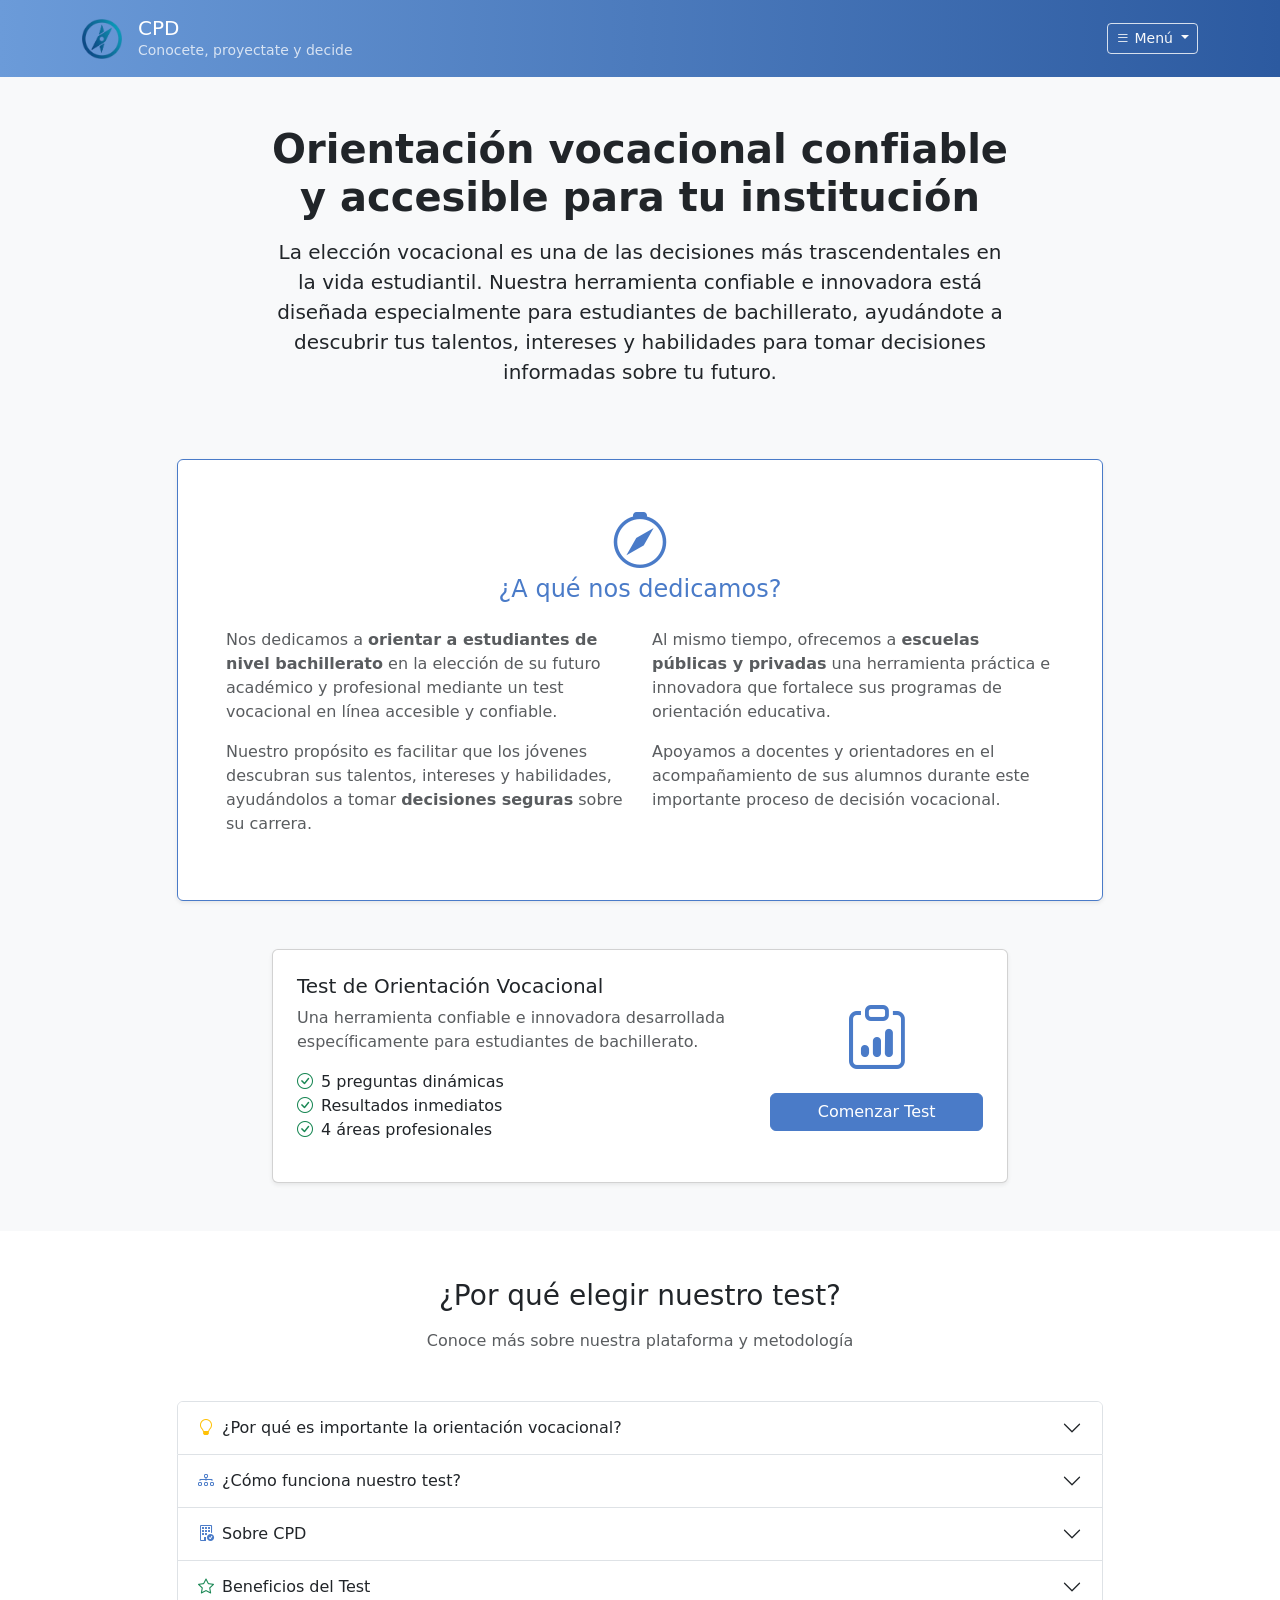
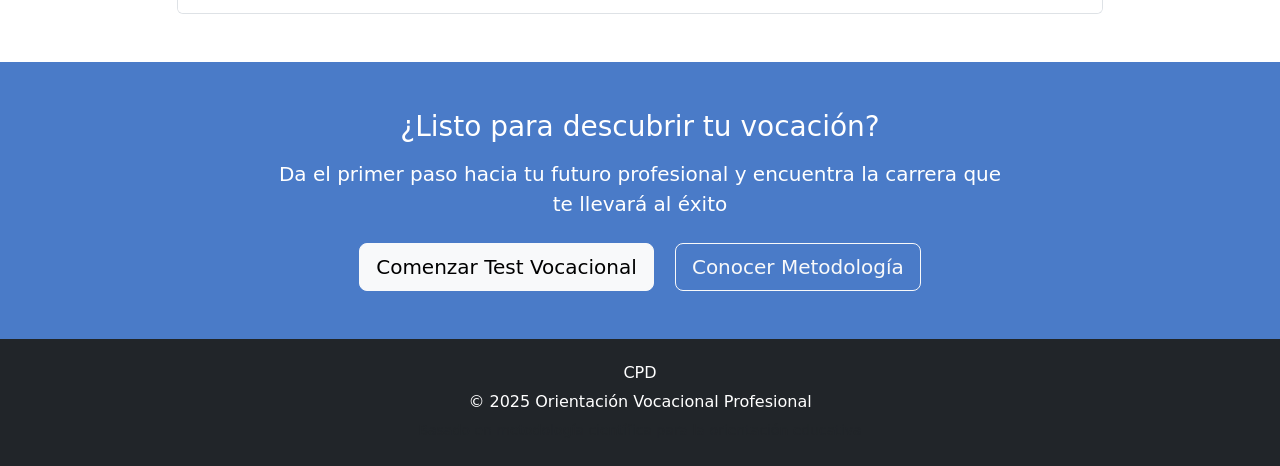
==== commit 9b4034ac: "Add vocational orientation test materials and methodology documentation - Created 'interpretacion.tx" ====
--- a/index.html
+++ b/index.html
@@ -34,6 +34,7 @@
                             <li><a class="dropdown-item" href="#inicio">Inicio</a></li>
                             <li><a class="dropdown-item" href="acerca.html">Acerca de Nosotros</a></li>
                             <li><a class="dropdown-item" href="beneficios.html">Beneficios</a></li>
+                            <li><a class="dropdown-item" href="metodologia.html">Metodología</a></li>
                             <li><hr class="dropdown-divider"></li>
                             <li><a class="dropdown-item" href="test.html"><i class="bi bi-clipboard-data me-2"></i>Tomar Test</a></li>
                         </ul>
@@ -110,8 +111,8 @@
                                     </ul>
                                 </div>
                                 <div class="col-12 col-md-4 text-center">
-                                    <i class="bi bi-clipboard-data display-3 display-sm-2 display-md-1 text-primary mb-3"></i>
-                                    <a href="test.html" class="btn btn-primary btn-lg w-100">Comenzar Test</a>
+                                    <i class="bi bi-clipboard-data display-3 display-sm-2 display-md-1 text-primary"></i>
+                                    <a href="test.html" class="btn btn-primary mt-3 w-100">Comenzar Test</a>
                                 </div>
                             </div>
                         </div>
@@ -270,7 +271,7 @@
                     <p class="lead mb-4">Da el primer paso hacia tu futuro profesional y encuentra la carrera que te llevará al éxito</p>
                     <div class="d-grid d-sm-block">
                         <a href="test.html" class="btn btn-light btn-lg mb-2 mb-sm-0 me-sm-3">Comenzar Test Vocacional</a>
-                        <!-- <button class="btn btn-outline-light btn-lg">Conocer Metodología</button> -->
+                        <a href="metodologia.html" class="btn btn-outline-light btn-lg">Conocer Metodología</a>
                     </div>
                 </div>
             </div>
--- a/styles.css
+++ b/styles.css
@@ -74,3 +74,25 @@
     background-color: rgba(255, 255, 255, 0.2);
     border-color: #fff;
 }
+
+/* Footer styles to eliminate bottom spacing */
+html, body {
+    height: 100%;
+    margin: 0;
+    padding: 0;
+}
+
+body {
+    display: flex;
+    flex-direction: column;
+}
+
+main {
+    flex: 1;
+}
+
+footer {
+    margin-top: 0 !important;
+    margin-bottom: 0 !important;
+    padding-bottom: 0 !important;
+}
